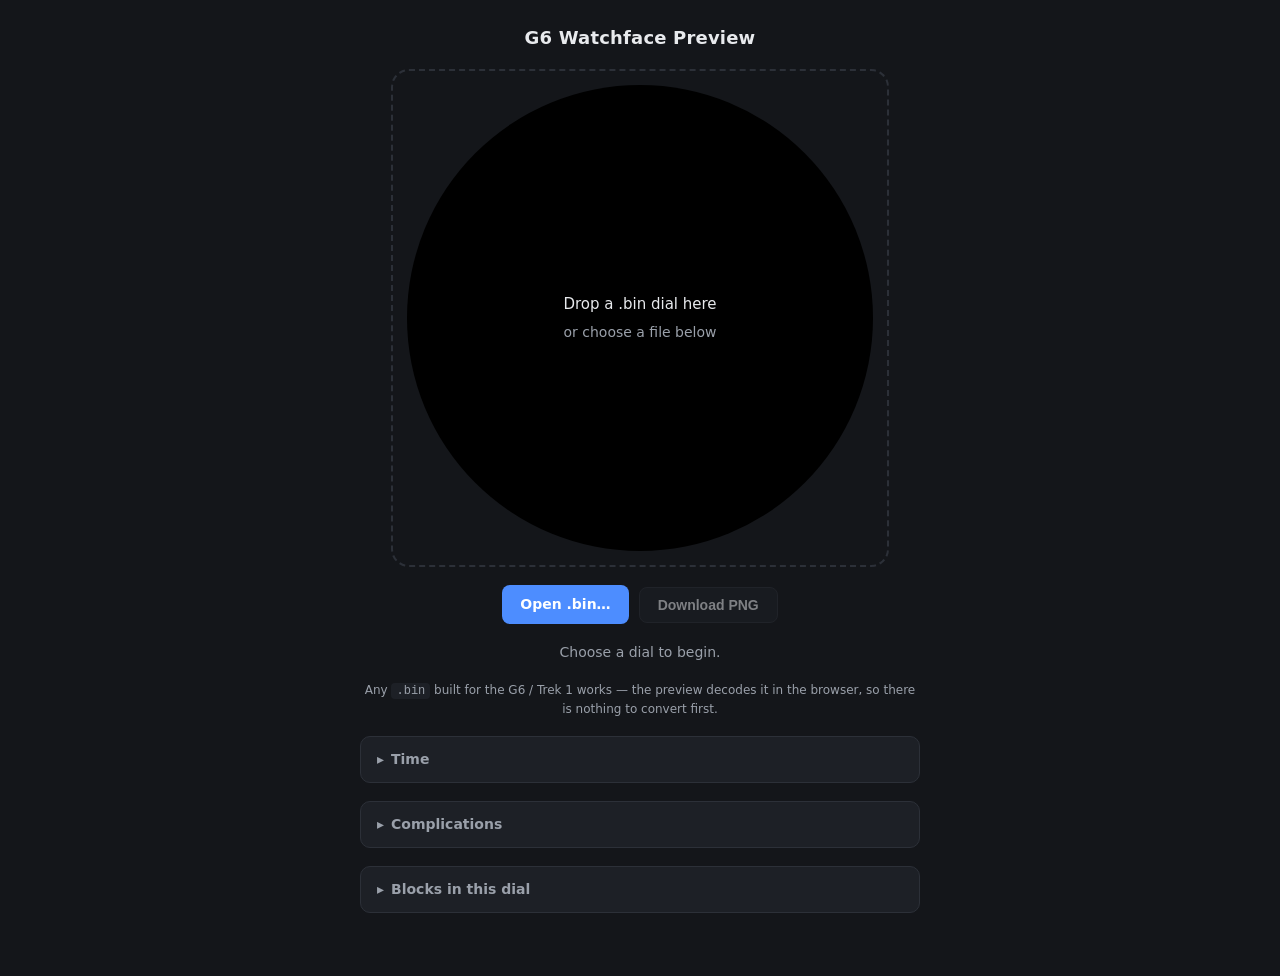
==== preview/index.html @ 7bd135c5 "refactor: move the preview to preview/ at the repo root The preview is a general tool: index.html de" ====
<!DOCTYPE html>
<html lang="en">
<head>
<meta charset="utf-8">
<meta name="viewport" content="width=device-width, initial-scale=1">
<title>G6 Watchface Preview</title>
<style>
  :root {
    color-scheme: dark;
    --bg: #14161a;
    --panel: #1d2026;
    --border: #2c3038;
    --text: #e8eaed;
    --muted: #9aa0aa;
    --accent: #4d8dff;
    --ok: #4caf7d;
    --warn: #e0a355;
    --error: #e0685f;
  }
  * { box-sizing: border-box; }
  body {
    margin: 0;
    padding: 24px 16px 64px;
    background: var(--bg);
    color: var(--text);
    font: 14px/1.5 -apple-system, BlinkMacSystemFont, "Segoe UI", system-ui, sans-serif;
    display: flex;
    flex-direction: column;
    align-items: center;
    gap: 18px;
  }
  h1 { font-size: 18px; font-weight: 600; margin: 0; letter-spacing: .01em; }
  h2 { font-size: 13px; font-weight: 600; margin: 0 0 10px; color: var(--muted); }

  /* The drop zone wraps the canvas so the whole face is a drop target. */
  #dropzone {
    position: relative;
    display: grid;
    place-items: center;
    padding: 14px;
    border: 2px dashed var(--border);
    border-radius: 18px;
    transition: border-color .15s, background-color .15s;
  }
  #dropzone.dragging {
    border-color: var(--accent);
    background: rgba(77,141,255,.07);
  }
  #dropzone.has-dial { border-style: solid; border-color: var(--border); }

  #watchface-canvas {
    display: block;
    width: 466px;
    height: 466px;
    max-width: 84vw;
    height: auto;
    aspect-ratio: 1;
    border-radius: 50%;
    background: #000;
  }

  #empty-state {
    position: absolute;
    inset: 14px;
    display: grid;
    place-content: center;
    justify-items: center;
    gap: 6px;
    text-align: center;
    color: var(--muted);
    pointer-events: none;
    padding: 24px;
  }
  #dropzone.has-dial #empty-state { display: none; }
  #empty-state .big { font-size: 15px; color: var(--text); }

  /* Hidden until a dial is loaded; the real input sits under the button. */
  #file-input { display: none; }
  .button {
    position: relative;
    display: inline-block;
    padding: 9px 18px;
    border-radius: 8px;
    background: var(--accent);
    color: #fff;
    font-weight: 600;
    cursor: pointer;
    border: none;
    font-size: 14px;
  }
  .button.secondary { background: var(--panel); border: 1px solid var(--border); color: var(--text); }
  .button:disabled { opacity: .5; cursor: not-allowed; }
  .row { display: flex; gap: 10px; align-items: center; flex-wrap: wrap; justify-content: center; }

  #status { color: var(--muted); min-height: 1.5em; text-align: center; }
  #status.error { color: var(--error); }
  #status.warn { color: var(--warn); }

  #error-overlay {
    position: absolute;
    inset: 14px;
    border-radius: 50%;
    background: rgba(10,11,13,.94);
    display: none;
    place-content: center;
    padding: 32px;
    text-align: center;
    color: var(--error);
    font-size: 13px;
  }
  #error-overlay.shown { display: grid; }

  details {
    width: min(560px, 92vw);
    background: var(--panel);
    border: 1px solid var(--border);
    border-radius: 10px;
    padding: 12px 16px;
  }
  summary { cursor: pointer; font-weight: 600; color: var(--muted); list-style: none; }
  summary::-webkit-details-marker { display: none; }
  summary::before { content: "▸"; display: inline-block; width: 1em; transition: transform .15s; }
  details[open] summary::before { transform: rotate(90deg); }
  summary:focus-visible { outline: 2px solid var(--accent); outline-offset: 3px; border-radius: 3px; }

  .controls {
    display: grid;
    grid-template-columns: repeat(auto-fit, minmax(150px, 1fr));
    gap: 12px 18px;
    margin-top: 14px;
  }
  .control { display: flex; flex-direction: column; gap: 3px; }
  .control label { color: var(--muted); font-size: 12px; }
  .control output { color: var(--muted); font-size: 12px; font-variant-numeric: tabular-nums; }
  .control input[type=range] { width: 100%; accent-color: var(--accent); }
  .checkboxes { display: flex; gap: 16px; flex-wrap: wrap; margin-top: 14px; }
  .checkboxes label { color: var(--muted); display: flex; gap: 6px; align-items: center; }

  table { border-collapse: collapse; margin-top: 12px; font-size: 12px; width: 100%; }
  th, td { text-align: left; padding: 4px 8px; border-bottom: 1px solid var(--border); }
  th { color: var(--muted); font-weight: 600; }
  td.num { text-align: right; font-variant-numeric: tabular-nums; color: var(--muted); }
  .tag { font-size: 11px; padding: 1px 6px; border-radius: 4px; background: var(--border); color: var(--muted); }

  .hint { color: var(--muted); font-size: 12px; max-width: 560px; text-align: center; }
  .hint code { background: var(--panel); padding: 1px 5px; border-radius: 4px; }
</style>
</head>
<body>

<h1>G6 Watchface Preview</h1>

<div id="dropzone">
  <canvas id="watchface-canvas" width="466" height="466"></canvas>
  <div id="empty-state">
    <div class="big">Drop a .bin dial here</div>
    <div>or choose a file below</div>
  </div>
  <div id="error-overlay" role="alert"></div>
</div>

<div class="row">
  <label class="button" for="file-input">Open .bin…</label>
  <input type="file" id="file-input" accept=".bin,application/octet-stream">
  <button class="button secondary" id="download" disabled>Download PNG</button>
</div>

<div id="status">Choose a dial to begin.</div>

<div class="hint">
  Any <code>.bin</code> built for the G6 / Trek&nbsp;1 works — the preview decodes
  it in the browser, so there is nothing to convert first.
</div>

<details>
  <summary>Time</summary>
  <div class="row" style="margin-top:12px">
    <label class="checkboxes" style="margin:0">
      <span><input type="checkbox" id="real-time" checked> Real-time clock</span>
    </label>
  </div>
  <div class="controls">
    <div class="control">
      <label for="hour">Hour</label>
      <input type="range" id="hour" min="0" max="23" value="10">
      <output id="hour-out">10</output>
    </div>
    <div class="control">
      <label for="minute">Minute</label>
      <input type="range" id="minute" min="0" max="59" value="8">
      <output id="minute-out">8</output>
    </div>
    <div class="control">
      <label for="second">Second</label>
      <input type="range" id="second" min="0" max="59" value="30">
      <output id="second-out">30</output>
    </div>
  </div>
</details>

<details>
  <summary>Complications</summary>
  <div class="controls">
    <div class="control">
      <label for="battery">Battery %</label>
      <input type="range" id="battery" min="0" max="100" value="60">
      <output id="battery-out">60</output>
    </div>
    <div class="control">
      <label for="steps">Steps</label>
      <input type="range" id="steps" min="0" max="99999" step="100" value="5000">
      <output id="steps-out">5000</output>
    </div>
    <div class="control">
      <label for="pulse">Pulse</label>
      <input type="range" id="pulse" min="0" max="220" value="72">
      <output id="pulse-out">72</output>
    </div>
    <div class="control">
      <label for="calories">Calories</label>
      <input type="range" id="calories" min="0" max="9999" step="10" value="400">
      <output id="calories-out">400</output>
    </div>
    <div class="control">
      <label for="distance">Distance km</label>
      <input type="range" id="distance" min="0" max="99" value="3">
      <output id="distance-out">3</output>
    </div>
    <div class="control">
      <label for="temperature">Temp °C</label>
      <input type="range" id="temperature" min="-40" max="80" value="22">
      <output id="temperature-out">22</output>
    </div>
  </div>
  <div class="checkboxes">
    <label><input type="checkbox" id="connected" checked> Connected</label>
    <label><input type="checkbox" id="animation"> Freeze animation</label>
  </div>
</details>

<details>
  <summary>Blocks in this dial</summary>
  <div id="block-table"></div>
</details>

<script src="bin-decoder.js"></script>
<script src="dial-renderer.js"></script>
<script src="dial-app.js"></script>
<script>
'use strict';

const app = new G6DialApp({
  canvas: document.getElementById('watchface-canvas'),
  decoder: window.G6BinDecoder,
  renderer: window.G6DialRenderer
});

const statusEl = document.getElementById('status');
const errorEl = document.getElementById('error-overlay');
const dropzone = document.getElementById('dropzone');
const fileInput = document.getElementById('file-input');
const downloadBtn = document.getElementById('download');
const blockTable = document.getElementById('block-table');

app.startClock();

// ─── Status ────────────────────────────────────────────────────────────────

/**
 * Show a status line. `tone` is 'ok', 'warn' or 'error'; anything else is
 * neutral. Partial block failures are warnings, not errors: the rest of the
 * dial is still worth looking at.
 */
function setStatus(message, tone) {
  statusEl.textContent = message;
  statusEl.className = tone || '';
}

function showError(message) {
  errorEl.textContent = message;
  errorEl.classList.add('shown');
}

function clearError() {
  errorEl.classList.remove('shown');
}

// ─── Loading ───────────────────────────────────────────────────────────────

async function loadFile(file) {
  if (!file) return;
  clearError();
  setStatus('Decoding ' + file.name + '…');
  try {
    const description = await app.loadBinFile(file);
    dropzone.classList.add('has-dial');
    downloadBtn.disabled = false;
    renderBlockTable(description);

    const size = formatBytes(file.size);
    setStatus(
      description.blocks.length + ' blocks from ' + file.name + ' (' + size + ')' +
      (app.dial.errors.length ? ' — ' + app.dial.errors.length + ' block(s) failed' : ''),
      app.dial.errors.length ? 'warn' : 'ok'
    );
    if (app.dial.errors.length) {
      setStatus(
        app.dial.errors.length + ' block(s) failed to decode: ' +
        app.dial.errors.map((e) => e.block).join(', ') + ' — showing the rest',
        'warn'
      );
    }
  } catch (err) {
    dropzone.classList.remove('has-dial');
    downloadBtn.disabled = true;
    blockTable.textContent = '';
    const message = err && err.message ? err.message : String(err);
    showError(message);
    setStatus('Could not read that file. ' + message, 'error');
  }
}

fileInput.addEventListener('change', () => {
  loadFile(fileInput.files[0]);
  // Reset so re-picking the same file fires change again.
  fileInput.value = '';
});

// Drag and drop across the whole window, so you do not have to aim.
for (const type of ['dragenter', 'dragover']) {
  window.addEventListener(type, (event) => {
    event.preventDefault();
    dropzone.classList.add('dragging');
  });
}
for (const type of ['dragleave', 'drop']) {
  window.addEventListener(type, (event) => {
    event.preventDefault();
    if (type === 'dragleave' && event.relatedTarget) return;
    dropzone.classList.remove('dragging');
  });
}
window.addEventListener('drop', (event) => {
  const file = event.dataTransfer && event.dataTransfer.files[0];
  if (file) loadFile(file);
});

downloadBtn.addEventListener('click', () => {
  app.downloadPng();
});

// ─── Controls ──────────────────────────────────────────────────────────────

/**
 * The clock and complication controls write straight into the app's data.
 * The render loop runs several times a second while an animation is loaded,
 * so syncing from state back into the inputs has to yield to a control the
 * user is currently dragging — otherwise the thumb fights the pointer.
 */
const TIME_CONTROLS = ['hour', 'minute', 'second'];
const COMPLICATION_CONTROLS = {
  battery: 'batteryPercent',
  steps: 'steps',
  pulse: 'pulse',
  calories: 'calories',
  distance: 'distanceKm',
  temperature: 'temperatureC'
};

for (const id of TIME_CONTROLS) {
  const input = document.getElementById(id);
  const output = document.getElementById(id + '-out');
  input.addEventListener('input', () => {
    output.textContent = input.value;
    app.setTime(
      Number(document.getElementById('hour').value),
      Number(document.getElementById('minute').value),
      Number(document.getElementById('second').value)
    );
  });
}

for (const [id, field] of Object.entries(COMPLICATION_CONTROLS)) {
  const input = document.getElementById(id);
  const output = document.getElementById(id + '-out');
  input.addEventListener('input', () => {
    output.textContent = input.value;
    app.setData({ [field]: Number(input.value) });
  });
}

const realTimeEl = document.getElementById('real-time');
realTimeEl.addEventListener('change', () => {
  app.setRealTime(realTimeEl.checked);
  if (!realTimeEl.checked) app.stopClock();
  else app.startClock();
});

const connectedEl = document.getElementById('connected');
connectedEl.addEventListener('change', () => {
  app.setData({ connected: connectedEl.checked });
});

const animationEl = document.getElementById('animation');
animationEl.addEventListener('change', () => {
  if (animationEl.checked) {
    app.stopAnimation();
  } else {
    app.startAnimation();
  }
});

// ─── Block inventory ───────────────────────────────────────────────────────

/**
 * Show what the loaded dial actually contains. This is the part that used to
 * live in a hand-written config file per dial, so it doubles as a check that
 * the decode found everything the file claims to have.
 */
function renderBlockTable(description) {
  const rows = description.blocks.map((block) => {
    const position = block.name.startsWith('arm') ? 'pivot ' + block.posx + ',' + block.posy
      : block.posx + ',' + block.posy;
    const notes = [];
    if (!block.onScreen) notes.push('off-screen');
    if (block.role === 'animation') notes.push('animates');
    return '<tr>' +
      '<td>' + block.name + '</td>' +
      '<td><span class="tag">' + block.role + '</span></td>' +
      '<td class="num">' + block.width + '×' + block.height + ' ×' + block.frames + '</td>' +
      '<td class="num">' + position + '</td>' +
      '<td class="num">' + block.colsp + (notes.length ? ' · ' + notes.join(' · ') : '') + '</td>' +
      '</tr>';
  });
  blockTable.innerHTML =
    '<table><thead><tr>' +
    '<th>Block</th><th>Role</th><th>Size ×frames</th><th>Position</th><th>Notes</th>' +
    '</tr></thead><tbody>' + rows.join('') + '</tbody></table>';
}

function formatBytes(bytes) {
  if (bytes < 1024) return bytes + ' B';
  if (bytes < 1024 * 1024) return (bytes / 1024).toFixed(1) + ' KB';
  return (bytes / (1024 * 1024)).toFixed(1) + ' MB';
}

app.subscribe(() => {
  if (app.dial) downloadBtn.disabled = false;
});

// Handle for the browser harness in tests/browser/render.test.py, which needs
// to read app state and force a specific time. Harmless in normal use, and
// cheaper than teaching the harness to click sliders for every assertion.
window.appForTests = app;
</script>
</body>
</html>
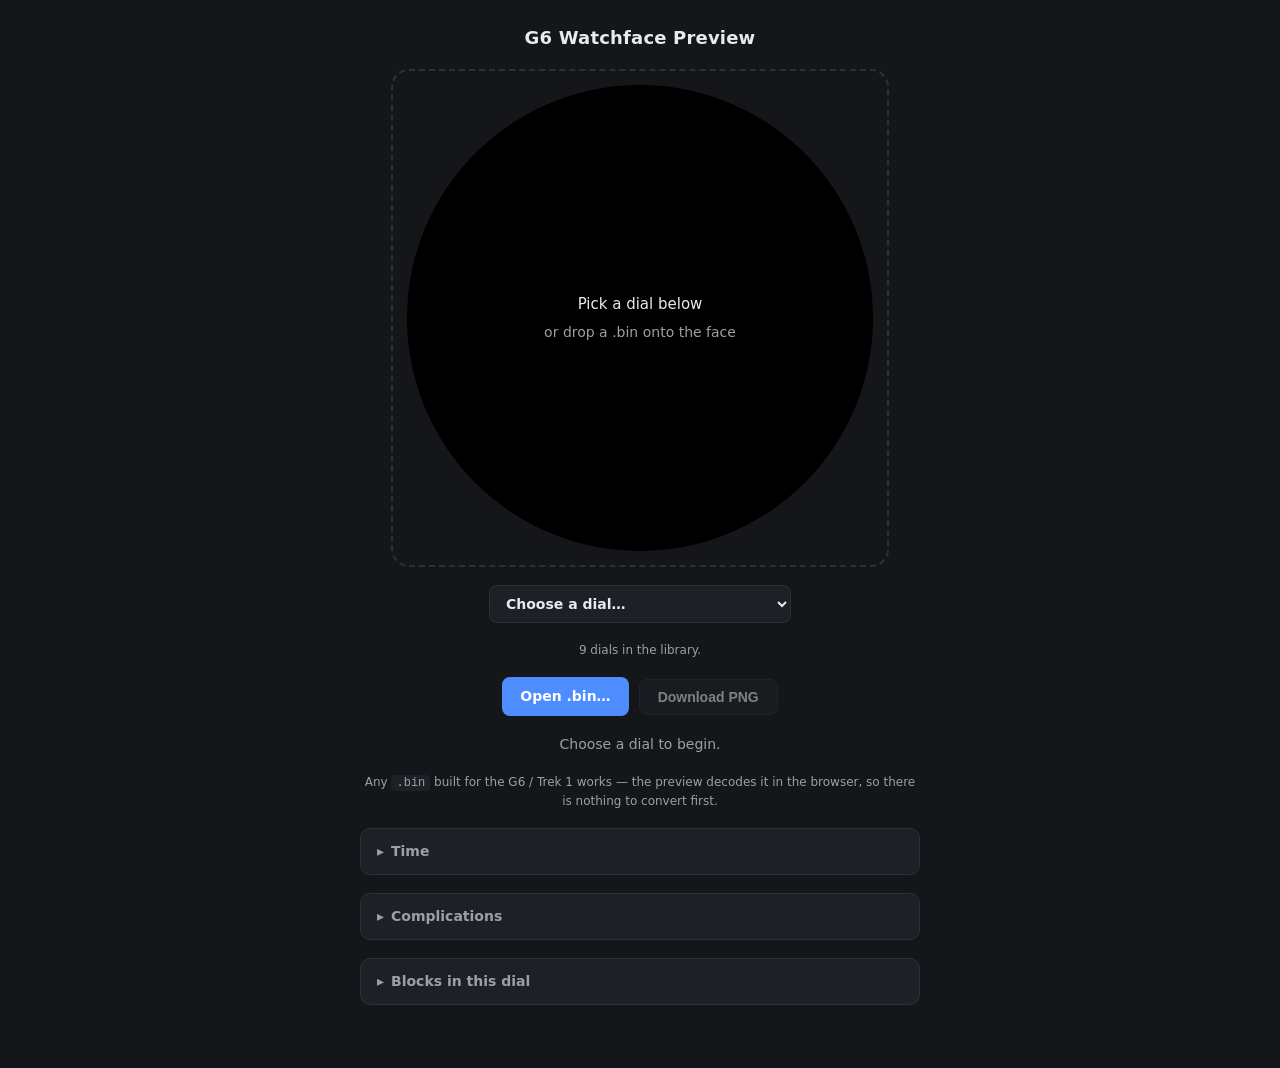
==== commit 25834a6b: "feat(preview): serve the preview and add a dial dropdown The preview only ever had a file input, so " ====
--- a/preview/index.html
+++ b/preview/index.html
@@ -76,6 +76,22 @@
 
   /* Hidden until a dial is loaded; the real input sits under the button. */
   #file-input { display: none; }
+
+  #dial-select {
+    padding: 9px 12px;
+    border-radius: 8px;
+    border: 1px solid var(--border);
+    background: var(--panel);
+    color: var(--text);
+    font: inherit;
+    font-weight: 600;
+    max-width: 84vw;
+    cursor: pointer;
+  }
+  #dial-select:disabled { opacity: .5; cursor: not-allowed; }
+  #dial-select:focus-visible { outline: 2px solid var(--accent); outline-offset: 2px; }
+  #library-note { color: var(--muted); font-size: 12px; text-align: center; max-width: 560px; }
+
   .button {
     position: relative;
     display: inline-block;
@@ -153,11 +169,19 @@
 <div id="dropzone">
   <canvas id="watchface-canvas" width="466" height="466"></canvas>
   <div id="empty-state">
-    <div class="big">Drop a .bin dial here</div>
-    <div>or choose a file below</div>
+    <div class="big">Pick a dial below</div>
+    <div>or drop a .bin onto the face</div>
   </div>
   <div id="error-overlay" role="alert"></div>
 </div>
+
+<div class="row">
+  <select id="dial-select" aria-label="Dial library" disabled>
+    <option>Loading the dial library…</option>
+  </select>
+</div>
+
+<div id="library-note"></div>
 
 <div class="row">
   <label class="button" for="file-input">Open .bin…</label>
@@ -208,8 +232,12 @@
     </div>
     <div class="control">
       <label for="steps">Steps</label>
-      <input type="range" id="steps" min="0" max="99999" step="100" value="5000">
-      <output id="steps-out">5000</output>
+      <!-- step=1, not 100: a 10-frame block renders the LAST digit, so a
+           coarser step would pin the frame at 0 forever and look broken. The
+           default matches dial-app's placeholder, and stays inside the
+           three-glyph field so it does not render as "000". -->
+      <input type="range" id="steps" min="0" max="99999" step="1" value="4820">
+      <output id="steps-out">4820</output>
     </div>
     <div class="control">
       <label for="pulse">Pulse</label>
@@ -218,7 +246,8 @@
     </div>
     <div class="control">
       <label for="calories">Calories</label>
-      <input type="range" id="calories" min="0" max="9999" step="10" value="400">
+      <!-- step=1 for the same reason as steps: the block shows one digit. -->
+      <input type="range" id="calories" min="0" max="9999" step="1" value="400">
       <output id="calories-out">400</output>
     </div>
     <div class="control">
@@ -287,27 +316,30 @@
 
 // ─── Loading ───────────────────────────────────────────────────────────────
 
-async function loadFile(file) {
-  if (!file) return;
+/**
+ * Decode a buffer and put it on screen. Shared by the file picker, the drop
+ * target and the library select, so all three report success and failure
+ * identically.
+ */
+async function loadBuffer(buffer, name, size) {
   clearError();
-  setStatus('Decoding ' + file.name + '…');
+  setStatus('Decoding ' + name + '…');
   try {
-    const description = await app.loadBinFile(file);
+    const description = app.loadBin(buffer, name);
     dropzone.classList.add('has-dial');
     downloadBtn.disabled = false;
     renderBlockTable(description);
 
-    const size = formatBytes(file.size);
-    setStatus(
-      description.blocks.length + ' blocks from ' + file.name + ' (' + size + ')' +
-      (app.dial.errors.length ? ' — ' + app.dial.errors.length + ' block(s) failed' : ''),
-      app.dial.errors.length ? 'warn' : 'ok'
-    );
     if (app.dial.errors.length) {
       setStatus(
         app.dial.errors.length + ' block(s) failed to decode: ' +
         app.dial.errors.map((e) => e.block).join(', ') + ' — showing the rest',
         'warn'
+      );
+    } else {
+      setStatus(
+        description.blocks.length + ' blocks from ' + name + ' (' + formatBytes(size) + ')',
+        'ok'
       );
     }
   } catch (err) {
@@ -320,6 +352,18 @@
   }
 }
 
+async function loadFile(file) {
+  if (!file) return;
+  try {
+    const buffer = await file.arrayBuffer();
+    await loadBuffer(buffer, file.name, file.size);
+  } catch (err) {
+    const message = err && err.message ? err.message : String(err);
+    showError(message);
+    setStatus('Could not read that file. ' + message, 'error');
+  }
+}
+
 fileInput.addEventListener('change', () => {
   loadFile(fileInput.files[0]);
   // Reset so re-picking the same file fires change again.
@@ -348,6 +392,91 @@
 downloadBtn.addEventListener('click', () => {
   app.downloadPng();
 });
+
+// ─── Dial library ──────────────────────────────────────────────────────────
+
+/**
+ * The dial gallery is a folder of .bin files described by a generated
+ * manifest, so adding a dial is "drop the file in, re-run the generator"
+ * rather than editing this page.
+ *
+ * Two manifest locations are tried because there are two ways to serve the
+ * preview: the relative path works when the repo root is served directly, and
+ * the absolute one works behind tools/serve-preview.py, which mounts the
+ * gallery at /dials/ and everything else under /. Under file:// both fail,
+ * because fetch cannot read the filesystem — that is what the file picker and
+ * the drop target are still for.
+ */
+const MANIFEST_URLS = ['../dials/manifest.json', '/dials/manifest.json'];
+const dialSelect = document.getElementById('dial-select');
+const libraryNote = document.getElementById('library-note');
+let libraryBase = null;
+
+async function fetchManifest() {
+  for (const url of MANIFEST_URLS) {
+    try {
+      const response = await fetch(url, { cache: 'no-cache' });
+      if (!response.ok) continue;
+      const manifest = await response.json();
+      if (Array.isArray(manifest.dials) && manifest.dials.length) {
+        return { base: url.replace(/manifest\.json$/, ''), dials: manifest.dials };
+      }
+    } catch (err) {
+      // Try the next location; a file:// fetch lands here.
+    }
+  }
+  return null;
+}
+
+function populateLibrary(base, dials) {
+  libraryBase = base;
+  dialSelect.textContent = '';
+  const placeholder = document.createElement('option');
+  placeholder.value = '';
+  placeholder.textContent = 'Choose a dial…';
+  dialSelect.appendChild(placeholder);
+  for (const entry of dials) {
+    const option = document.createElement('option');
+    option.value = entry.file;
+    option.textContent =
+      entry.label + '  (' + entry.blocks + ' blocks' +
+      (entry.note ? ' · ' + entry.note : '') + ')';
+    if (entry.note) option.title = entry.note;
+    dialSelect.appendChild(option);
+  }
+  dialSelect.disabled = false;
+  libraryNote.textContent = dials.length + ' dials in the library.';
+}
+
+dialSelect.addEventListener('change', async () => {
+  const file = dialSelect.value;
+  if (!file || !libraryBase) return;
+  setStatus('Fetching ' + file + '…');
+  try {
+    const response = await fetch(libraryBase + encodeURIComponent(file));
+    if (!response.ok) throw new Error('HTTP ' + response.status);
+    const buffer = await response.arrayBuffer();
+    await loadBuffer(buffer, file, buffer.byteLength);
+  } catch (err) {
+    const message = err && err.message ? err.message : String(err);
+    showError(message);
+    setStatus('Could not fetch ' + file + '. ' + message, 'error');
+  }
+});
+
+(async () => {
+  const manifest = await fetchManifest();
+  if (manifest) {
+    populateLibrary(manifest.base, manifest.dials);
+  } else {
+    // Not an error: double-clicking index.html has always been the primary way
+    // to use this, and there is no library to read in that case.
+    dialSelect.textContent = 'Dial library unavailable';
+    dialSelect.disabled = true;
+    libraryNote.textContent =
+      'Serve the repo to browse the dial library: python3 tools/serve-preview.py';
+  }
+})();
 
 // ─── Controls ──────────────────────────────────────────────────────────────
 
